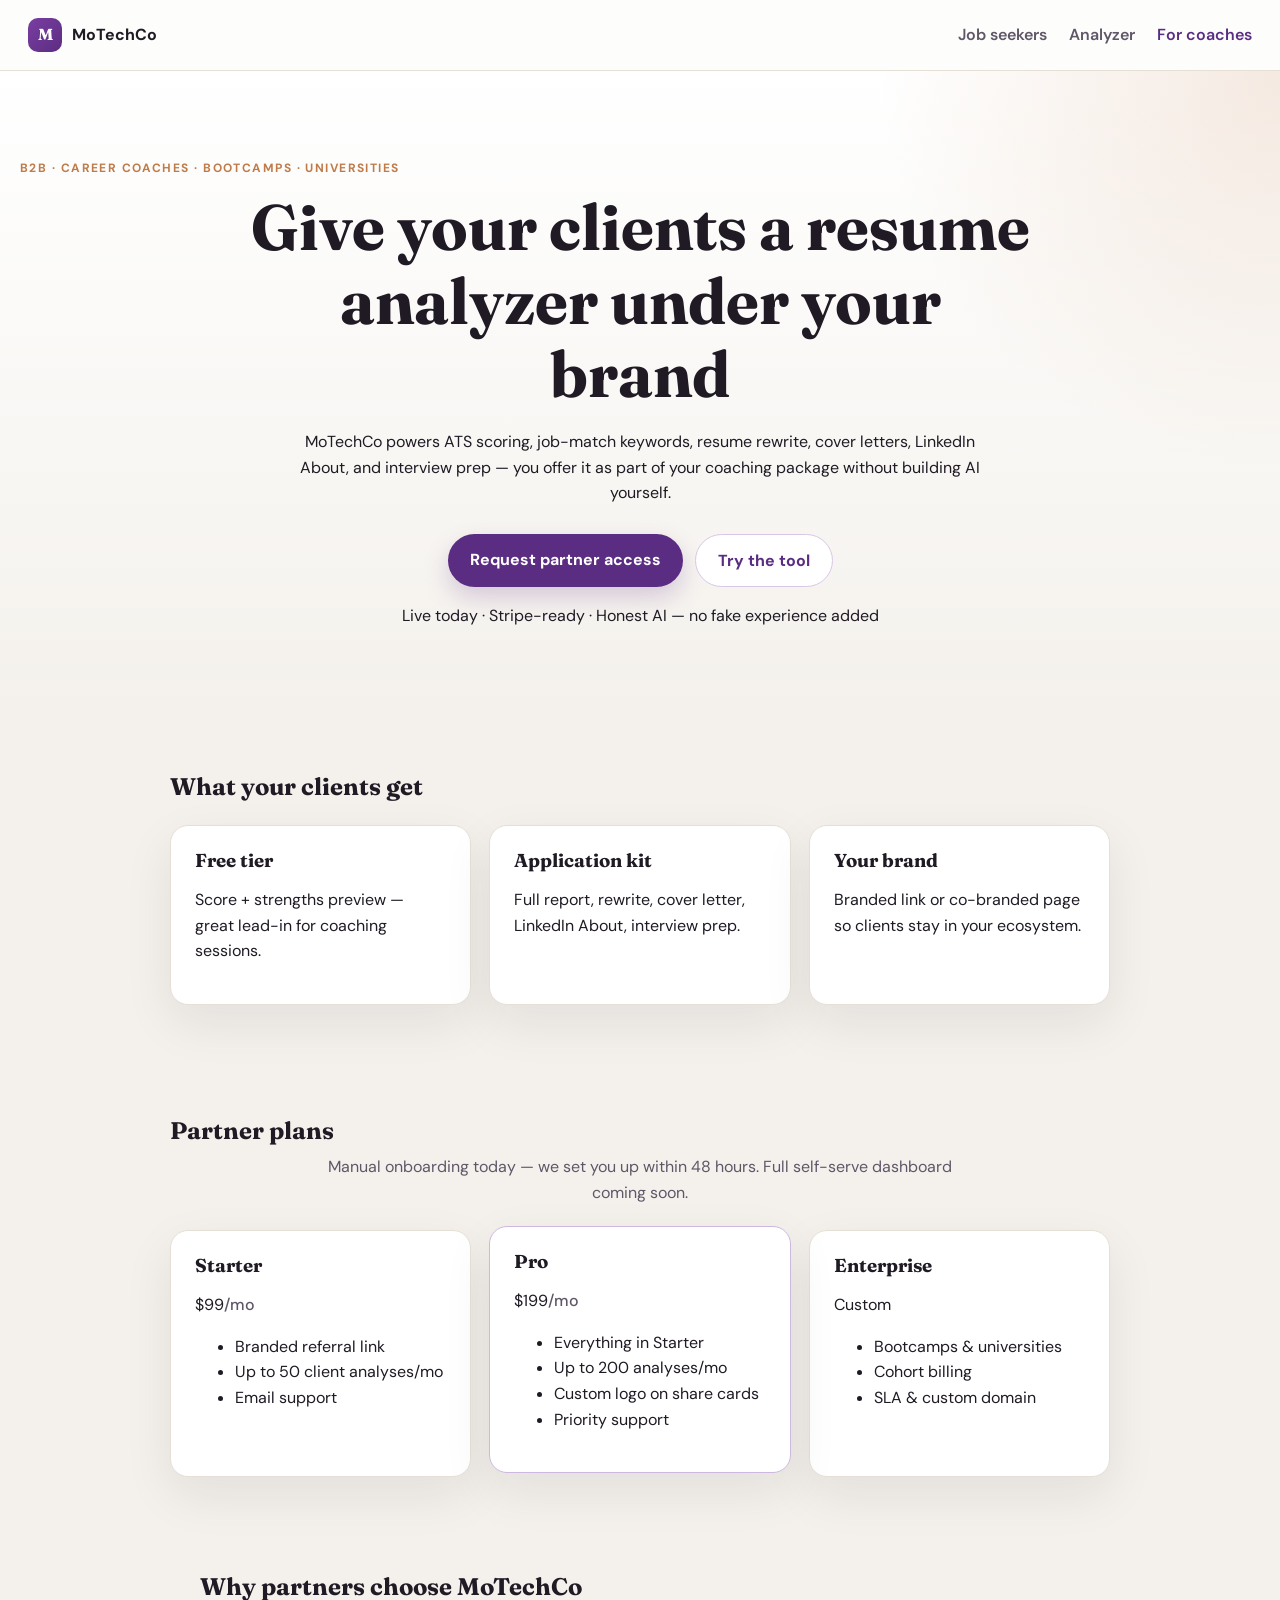
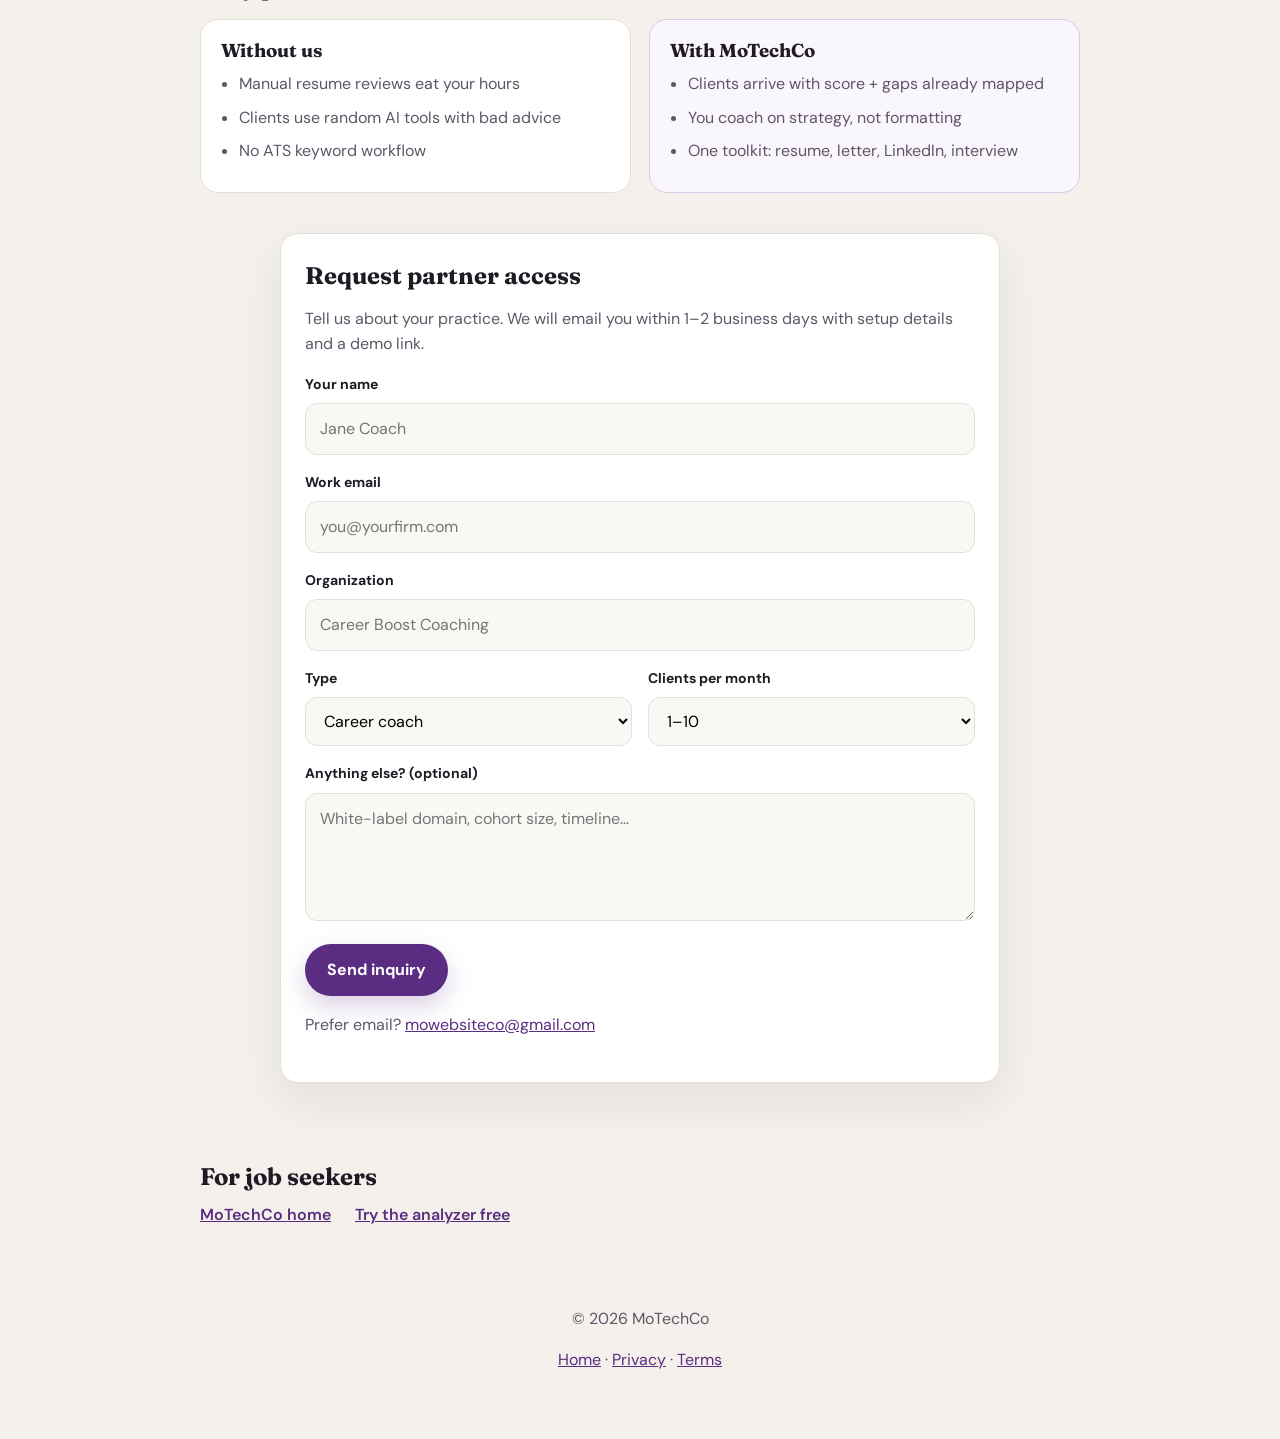
==== for-coaches.html @ 287a54fe "Phase 3 B2B page and premium UI fixes" ====
<!DOCTYPE html>
<html lang="en">
<head>
  <meta charset="UTF-8" />
  <meta name="viewport" content="width=device-width, initial-scale=1.0" />
  <script async src="https://www.googletagmanager.com/gtag/js?id=G-14JS9PFD1C"></script>
  <script>
    window.dataLayer = window.dataLayer || [];
    function gtag(){dataLayer.push(arguments);}
    gtag("js", new Date());
    gtag("config", "G-14JS9PFD1C");
  </script>
  <title>White-Label Resume Analyzer for Coaches &amp; Bootcamps | MoTechCo</title>
  <meta name="description" content="Offer MoTechCo Resume Analyzer to your clients — ATS scoring, job match, rewrite, cover letter, LinkedIn, and interview prep under your brand." />
  <link rel="canonical" href="https://resume.motechco.ca/for-coaches.html" />
  <link rel="icon" type="image/svg+xml" href="/favicon.svg" />
  <link rel="preconnect" href="https://fonts.googleapis.com" />
  <link rel="preconnect" href="https://fonts.gstatic.com" crossorigin />
  <link href="https://fonts.googleapis.com/css2?family=DM+Sans:ital,opsz,wght@0,9..40,400;0,9..40,500;0,9..40,600;0,9..40,700&family=Fraunces:opsz,wght@9..144,600;9..144,700&display=swap" rel="stylesheet" />
  <link rel="stylesheet" href="style.css" />
</head>
<body class="landing-page partner-page">
  <nav class="top-nav">
    <a class="brand" href="landing.html"><span class="brand-mark">M</span> MoTechCo</a>
    <div class="nav-links">
      <a href="landing.html">Job seekers</a>
      <a href="index.html">Analyzer</a>
      <a href="for-coaches.html" class="active">For coaches</a>
    </div>
  </nav>

  <section class="hero landing-hero">
    <p class="eyebrow">B2B · Career coaches · Bootcamps · Universities</p>
    <h1>Give your clients a resume analyzer under your brand</h1>
    <p class="hero-copy">MoTechCo powers ATS scoring, job-match keywords, resume rewrite, cover letters, LinkedIn About, and interview prep — you offer it as part of your coaching package without building AI yourself.</p>
    <div class="hero-actions">
      <a href="#inquiry" class="cta-btn btn-primary primary-cta">Request partner access</a>
      <a href="index.html" class="cta-btn btn-secondary secondary-cta">Try the tool</a>
    </div>
    <p class="trust-line">Live today · Stripe-ready · Honest AI — no fake experience added</p>
  </section>

  <section class="how-section">
    <h2>What your clients get</h2>
    <div class="how-grid">
      <article class="how-card">
        <h3>Free tier</h3>
        <p>Score + strengths preview — great lead-in for coaching sessions.</p>
      </article>
      <article class="how-card">
        <h3>Application kit</h3>
        <p>Full report, rewrite, cover letter, LinkedIn About, interview prep.</p>
      </article>
      <article class="how-card">
        <h3>Your brand</h3>
        <p>Branded link or co-branded page so clients stay in your ecosystem.</p>
      </article>
    </div>
  </section>

  <section class="pricing-section partner-pricing">
    <h2>Partner plans</h2>
    <p class="section-note partner-pricing-note">Manual onboarding today — we set you up within 48 hours. Full self-serve dashboard coming soon.</p>
    <div class="pricing-grid pricing-grid-three">
      <article class="pricing-card">
        <h3>Starter</h3>
        <p class="price">$99<span class="price-period">/mo</span></p>
        <ul>
          <li>Branded referral link</li>
          <li>Up to 50 client analyses/mo</li>
          <li>Email support</li>
        </ul>
      </article>
      <article class="pricing-card featured">
        <h3>Pro</h3>
        <p class="price">$199<span class="price-period">/mo</span></p>
        <ul>
          <li>Everything in Starter</li>
          <li>Up to 200 analyses/mo</li>
          <li>Custom logo on share cards</li>
          <li>Priority support</li>
        </ul>
      </article>
      <article class="pricing-card">
        <h3>Enterprise</h3>
        <p class="price">Custom</p>
        <ul>
          <li>Bootcamps &amp; universities</li>
          <li>Cohort billing</li>
          <li>SLA &amp; custom domain</li>
        </ul>
      </article>
    </div>
  </section>

  <section class="before-after">
    <h2>Why partners choose MoTechCo</h2>
    <div class="compare-grid">
      <article class="compare-card">
        <h3>Without us</h3>
        <ul>
          <li>Manual resume reviews eat your hours</li>
          <li>Clients use random AI tools with bad advice</li>
          <li>No ATS keyword workflow</li>
        </ul>
      </article>
      <article class="compare-card compare-highlight">
        <h3>With MoTechCo</h3>
        <ul>
          <li>Clients arrive with score + gaps already mapped</li>
          <li>You coach on strategy, not formatting</li>
          <li>One toolkit: resume, letter, LinkedIn, interview</li>
        </ul>
      </article>
    </div>
  </section>

  <section id="inquiry" class="panel partner-inquiry-panel">
    <h2>Request partner access</h2>
    <p class="section-note">Tell us about your practice. We will email you within 1–2 business days with setup details and a demo link.</p>
    <form id="partnerForm" class="partner-form">
      <div class="partner-form-row">
        <label class="field-label" for="partnerName">Your name</label>
        <input id="partnerName" name="name" type="text" required placeholder="Jane Coach" />
      </div>
      <div class="partner-form-row">
        <label class="field-label" for="partnerEmail">Work email</label>
        <input id="partnerEmail" name="email" type="email" required placeholder="you@yourfirm.com" />
      </div>
      <div class="partner-form-row">
        <label class="field-label" for="partnerOrg">Organization</label>
        <input id="partnerOrg" name="organization" type="text" required placeholder="Career Boost Coaching" />
      </div>
      <div class="partner-form-row partner-form-split">
        <div>
          <label class="field-label" for="partnerType">Type</label>
          <select id="partnerType" name="orgType">
            <option value="career-coach">Career coach</option>
            <option value="bootcamp">Coding / skills bootcamp</option>
            <option value="university">University / college</option>
            <option value="agency">Staffing / agency</option>
            <option value="other">Other</option>
          </select>
        </div>
        <div>
          <label class="field-label" for="partnerClients">Clients per month</label>
          <select id="partnerClients" name="clientsPerMonth">
            <option value="1-10">1–10</option>
            <option value="11-50">11–50</option>
            <option value="51-200">51–200</option>
            <option value="200+">200+</option>
          </select>
        </div>
      </div>
      <div class="partner-form-row">
        <label class="field-label" for="partnerMessage">Anything else? (optional)</label>
        <textarea id="partnerMessage" name="message" rows="4" placeholder="White-label domain, cohort size, timeline..."></textarea>
      </div>
      <button type="submit" id="partnerSubmitBtn" class="btn-primary">Send inquiry</button>
      <p id="partnerFormStatus" class="fine-print"></p>
    </form>
    <p class="fine-print">Prefer email? <a href="mailto:mowebsiteco@gmail.com?subject=MoTechCo%20partner%20inquiry">mowebsiteco@gmail.com</a></p>
  </section>

  <section class="seo-guides">
    <h2>For job seekers</h2>
    <ul class="guide-links">
      <li><a href="landing.html">MoTechCo home</a></li>
      <li><a href="index.html">Try the analyzer free</a></li>
    </ul>
  </section>

  <footer class="footer site-footer landing-footer">
    <p>© 2026 MoTechCo</p>
    <p class="footer-links">
      <a href="landing.html">Home</a> ·
      <a href="privacy.html">Privacy</a> ·
      <a href="terms.html">Terms</a>
    </p>
  </footer>

  <script src="for-coaches.js"></script>
</body>
</html>
---- style.css ----
:root {
  --bg: #f4f1ec;
  --surface: #ffffff;
  --surface-soft: #faf8f5;
  --ink: #1f1a24;
  --ink-soft: #5f5668;
  --line: #e6dfd6;
  --brand: #5b2d82;
  --brand-dark: #452063;
  --brand-soft: #efe6f7;
  --accent: #c07b48;
  --good: #1f6b43;
  --good-bg: #e8f5ee;
  --warn: #8b3a3a;
  --warn-bg: #fceeee;
  --radius: 18px;
  --shadow: 0 18px 50px rgba(31, 26, 36, 0.08);
}

* {
  box-sizing: border-box;
}

body {
  margin: 0;
  font-family: "DM Sans", "Segoe UI", sans-serif;
  background: var(--bg);
  color: var(--ink);
  line-height: 1.6;
}

a {
  color: var(--brand);
}

h1, h2, h3, h4 {
  font-family: "Fraunces", Georgia, serif;
  line-height: 1.15;
  margin: 0 0 10px;
}

.top-nav {
  display: flex;
  justify-content: space-between;
  align-items: center;
  padding: 18px 28px;
  background: rgba(255, 255, 255, 0.82);
  backdrop-filter: blur(10px);
  border-bottom: 1px solid var(--line);
  position: sticky;
  top: 0;
  z-index: 10;
}

.brand {
  display: inline-flex;
  align-items: center;
  gap: 10px;
  font-weight: 700;
  color: var(--ink);
  text-decoration: none;
}

.brand-mark {
  width: 34px;
  height: 34px;
  border-radius: 10px;
  display: inline-grid;
  place-items: center;
  background: linear-gradient(135deg, #7a3ea1, #5b2d82);
  color: white;
  font-family: "Fraunces", serif;
}

.nav-links a {
  margin-left: 18px;
  text-decoration: none;
  color: var(--ink-soft);
  font-weight: 600;
}

.nav-links a.active {
  color: var(--brand);
}

.page-hero {
  padding: 56px 20px 34px;
}

.page-hero-inner,
.page-main {
  max-width: 920px;
  margin: 0 auto;
}

.page-hero-inner {
  background: linear-gradient(135deg, #ffffff 0%, #f7f1fb 100%);
  border: 1px solid var(--line);
  border-radius: calc(var(--radius) + 6px);
  padding: 38px 34px;
  box-shadow: var(--shadow);
}

.eyebrow {
  font-size: 12px;
  letter-spacing: 0.12em;
  text-transform: uppercase;
  font-weight: 700;
  color: var(--accent);
  margin: 0 0 12px;
}

.eyebrow.dark {
  color: var(--brand);
}

.hero-sub,
.panel-head p,
.section-note,
.fine-print,
.accuracy-note {
  color: var(--ink-soft);
}

.hero-sub {
  max-width: 640px;
  font-size: 18px;
  margin: 0;
}

.hero-badges {
  display: flex;
  gap: 10px;
  flex-wrap: wrap;
  margin-top: 18px;
}

.status-pill,
.score-pill {
  display: inline-block;
  padding: 8px 14px;
  border-radius: 999px;
  font-size: 14px;
  font-weight: 700;
}

.status-pill {
  background: var(--brand-soft);
  color: var(--brand);
}

.score-pill {
  background: var(--ink);
  color: white;
}

.page-main {
  padding: 0 20px 48px;
}

.steps-row {
  display: grid;
  grid-template-columns: repeat(3, 1fr);
  gap: 12px;
  margin-bottom: 18px;
}

.step-chip {
  background: var(--surface);
  border: 1px solid var(--line);
  border-radius: 14px;
  padding: 14px 16px;
  font-weight: 600;
  color: var(--ink-soft);
}

.step-chip span {
  display: inline-grid;
  place-items: center;
  width: 24px;
  height: 24px;
  margin-right: 8px;
  border-radius: 999px;
  background: var(--brand-soft);
  color: var(--brand);
  font-size: 13px;
}

.panel {
  background: var(--surface);
  border: 1px solid var(--line);
  border-radius: var(--radius);
  padding: 28px;
  margin-bottom: 18px;
  box-shadow: var(--shadow);
}

.panel-head {
  margin-bottom: 18px;
}

.field-label {
  display: block;
  margin: 0 0 8px;
  font-size: 14px;
  font-weight: 700;
}

.label-soft {
  color: var(--ink-soft);
  font-weight: 500;
}

textarea,
.referral-row input,
.email-row input,
.file-drop input[type="file"] {
  width: 100%;
}

textarea,
.referral-row input,
.email-row input {
  padding: 14px 16px;
  border: 1px solid var(--line);
  border-radius: 14px;
  background: var(--surface-soft);
  font: inherit;
}

textarea:focus,
.referral-row input:focus,
.email-row input:focus {
  outline: 2px solid rgba(91, 45, 130, 0.18);
  border-color: var(--brand);
}

.file-drop {
  padding: 18px;
  border: 1px dashed #cdbfd1;
  border-radius: 14px;
  background: var(--surface-soft);
  margin-bottom: 16px;
}

.actions,
.share-actions,
.referral-row,
.email-row {
  display: flex;
  gap: 10px;
  flex-wrap: wrap;
}

.btn-primary,
.btn-secondary,
.cta-btn {
  border: none;
  border-radius: 999px;
  padding: 13px 22px;
  font: inherit;
  font-weight: 700;
  cursor: pointer;
  text-decoration: none;
  display: inline-block;
  transition: transform 0.15s ease, box-shadow 0.15s ease;
}

.btn-primary,
.cta-btn.primary-cta {
  background: var(--brand);
  color: white;
  box-shadow: 0 10px 24px rgba(91, 45, 130, 0.22);
}

.btn-primary:hover,
.cta-btn.primary-cta:hover {
  transform: translateY(-1px);
  background: var(--brand-dark);
}

.btn-secondary,
.cta-btn.secondary-cta {
  background: white;
  color: var(--brand);
  border: 1px solid #d8c7e5;
}

.btn-block {
  width: 100%;
}

.loading {
  display: none;
  margin-top: 18px;
  padding: 14px 18px;
  border-radius: 14px;
  background: var(--brand-soft);
  color: var(--brand);
  font-weight: 700;
}

.loading-note {
  display: none;
  margin-top: 8px;
  color: var(--ink-soft);
  font-size: 14px;
}

button:disabled {
  opacity: 0.6;
  cursor: not-allowed;
}

.analysis-results {
  display: grid;
  gap: 16px;
}

.score-card {
  display: flex;
  align-items: center;
  gap: 18px;
  padding: 22px;
  border-radius: 16px;
  background: linear-gradient(135deg, #fff, #f7f1fb);
  border: 1px solid var(--line);
}

.score-ring {
  width: 92px;
  height: 92px;
  border-radius: 50%;
  display: grid;
  place-items: center;
  background: conic-gradient(var(--brand) calc(var(--score) * 1%), #ece5ef 0);
  position: relative;
}

.score-ring::after {
  content: "";
  position: absolute;
  inset: 8px;
  border-radius: 50%;
  background: white;
}

.score-ring span {
  position: relative;
  z-index: 1;
  font-family: "Fraunces", serif;
  font-size: 28px;
  font-weight: 700;
  color: var(--brand);
}

.result-block {
  padding: 20px;
  border-radius: 16px;
  background: var(--surface-soft);
  border: 1px solid var(--line);
}

.result-block h4 {
  margin-bottom: 12px;
}

.result-list {
  margin: 0;
  padding-left: 18px;
}

.result-list li {
  margin-bottom: 8px;
}

.locked-banner {
  padding: 18px;
  border-radius: 16px;
  background: #fff8ef;
  border: 1px solid #efd9bf;
}

.upgrade-panel {
  background: linear-gradient(180deg, #fff, #fbf7ff);
}

.upgrade-grid {
  display: grid;
  grid-template-columns: 1.4fr 0.9fr;
  gap: 24px;
  align-items: center;
}

.check-list {
  margin: 16px 0 0;
  padding-left: 0;
  list-style: none;
}

.check-list li {
  margin-bottom: 8px;
  padding-left: 24px;
  position: relative;
}

.check-list li::before {
  content: "✓";
  position: absolute;
  left: 0;
  color: var(--good);
  font-weight: 700;
}

.price-tag {
  font-family: "Fraunces", serif;
  font-size: 42px;
  margin: 0 0 14px;
  color: var(--brand);
}

.price-tag span {
  font-family: "DM Sans", sans-serif;
  font-size: 16px;
  color: var(--ink-soft);
}

.keyword-columns {
  display: grid;
  grid-template-columns: repeat(auto-fit, minmax(220px, 1fr));
  gap: 16px;
}

.keyword-list {
  display: flex;
  flex-wrap: wrap;
  gap: 8px;
}

.keyword-chip {
  padding: 7px 12px;
  border-radius: 999px;
  background: var(--good-bg);
  color: var(--good);
  font-size: 13px;
  font-weight: 600;
}

.keyword-list.missing .keyword-chip,
.keyword-chip.missing {
  background: var(--warn-bg);
  color: var(--warn);
}

.keyword-empty {
  color: var(--ink-soft);
  font-size: 14px;
}

.parsed-panel summary {
  cursor: pointer;
  font-weight: 700;
  color: var(--ink-soft);
}

pre {
  margin-top: 14px;
  padding: 16px;
  border-radius: 14px;
  background: #f8f4ef;
  border: 1px solid var(--line);
  white-space: pre-wrap;
  word-break: break-word;
  overflow-wrap: anywhere;
  font-size: 14px;
}

.site-footer,
.footer {
  margin: 0 20px 28px;
  padding: 22px;
  text-align: center;
  color: var(--ink-soft);
}

.footer-links {
  margin-top: 8px;
}

.landing-page .landing-hero {
  padding: 88px 20px 72px;
  background:
    radial-gradient(circle at top right, rgba(192, 123, 72, 0.16), transparent 28%),
    linear-gradient(180deg, #ffffff 0%, #f4f1ec 100%);
}

.landing-hero h1 {
  max-width: 780px;
  margin: 0 auto 18px;
  font-size: clamp(2.4rem, 6vw, 4rem);
  text-align: center;
}

.landing-hero .hero-copy,
.landing-hero .trust-line {
  max-width: 680px;
  margin-left: auto;
  margin-right: auto;
  text-align: center;
}

.hero-actions {
  display: flex;
  justify-content: center;
  gap: 12px;
  flex-wrap: wrap;
  margin: 28px 0 16px;
}

.landing-features,
.pricing-section,
.seo-copy,
.how-section {
  max-width: 980px;
  margin: 0 auto;
  padding: 56px 20px;
}

.feature-grid,
.pricing-grid,
.how-grid {
  display: grid;
  grid-template-columns: repeat(auto-fit, minmax(220px, 1fr));
  gap: 18px;
  margin-top: 24px;
}

.feature-box,
.pricing-card,
.how-card {
  background: white;
  border: 1px solid var(--line);
  border-radius: var(--radius);
  padding: 24px;
  box-shadow: var(--shadow);
}

.pricing-card.featured {
  border-color: #cdb8df;
  transform: translateY(-4px);
}

.legal-page {
  padding: 30px 16px;
}

@media (max-width: 760px) {
  .steps-row,
  .upgrade-grid {
    grid-template-columns: 1fr;
  }

  .page-hero-inner,
  .panel {
    padding: 22px 18px;
  }
}

.classic-layout {
  background: #f5f0fa;
}

.classic-layout body,
.classic-layout {
  font-family: "Segoe UI", Tahoma, sans-serif;
}

.classic-layout h1,
.classic-layout h2,
.classic-layout h3,
.classic-layout h4 {
  font-family: "Segoe UI", Tahoma, sans-serif;
}

.simple-header {
  display: flex;
  justify-content: space-between;
  align-items: center;
  gap: 16px;
  flex-wrap: wrap;
  padding: 18px 24px;
  background: #5b2d82;
  color: white;
}

.simple-header .brand {
  color: white;
  text-decoration: none;
  font-size: 1.25rem;
  font-weight: 700;
}

.simple-header .header-meta {
  display: flex;
  gap: 10px;
  flex-wrap: wrap;
}

.classic-main {
  max-width: 920px;
  margin: 0 auto;
  padding: 24px 20px 48px;
}

.paste-help {
  margin: 0 0 10px;
  color: var(--ink-soft);
  font-size: 14px;
}

.paste-field {
  min-height: 140px;
  resize: vertical;
}

.selectable-pre,
textarea,
.paste-field {
  user-select: text;
  -webkit-user-select: text;
}

.quota-help {
  margin-top: 16px;
  padding: 16px;
  border-radius: 14px;
  background: #fff8ef;
  border: 1px solid #efd9bf;
}

.quota-help h4 {
  margin: 0 0 10px;
}

.quota-help ol {
  margin: 0;
  padding-left: 20px;
  color: var(--ink-soft);
}

.quota-help li {
  margin-bottom: 8px;
}

.intro-copy {
  margin: 0 0 18px;
  color: var(--ink-soft);
}

.panel-head-row {
  margin-bottom: 12px;
}

.paywall-inline {
  margin-top: 18px;
  padding: 18px;
  border-radius: 14px;
  background: #efe6f7;
  border: 1px solid #d8c7e5;
}

.paywall-title {
  margin: 0 0 8px;
  font-weight: 700;
  color: var(--brand);
}

.paywall-list {
  margin: 10px 0 0;
  padding-left: 20px;
  color: var(--ink-soft);
  font-size: 15px;
}

.paywall-list li {
  margin-bottom: 6px;
}

.price-tag.compact {
  font-size: 28px;
  margin: 12px 0;
}

.payment-status {
  margin: 12px 0 0;
  padding: 12px 14px;
  border-radius: 10px;
  background: #e8f5ee;
  color: #1f6b43;
  font-size: 14px;
}

.payment-status.error {
  background: #fceeee;
  color: #8b3a3a;
}

.classic-layout pre {
  background: #faf7fc;
  border: 1px solid #e6dfd6;
}

.classic-layout .panel {
  box-shadow: none;
}

.classic-layout .site-footer {
  margin-top: 0;
}

.score-hero {
  display: flex;
  align-items: center;
  gap: 20px;
  margin-bottom: 18px;
  padding: 20px;
  border-radius: 16px;
  background: linear-gradient(135deg, #fff, #f3ebfa);
  border: 1px solid #dcc9ea;
}

.score-hero-animate .score-hero-ring {
  animation: scorePop 0.7s ease;
}

.score-hero-ring {
  width: 96px;
  height: 96px;
  border-radius: 50%;
  display: grid;
  place-items: center;
  flex-shrink: 0;
  background: conic-gradient(#5b2d82 calc(var(--score, 0) * 1%), #ece5ef 0);
  position: relative;
}

.score-hero-ring::after {
  content: "";
  position: absolute;
  inset: 8px;
  border-radius: 50%;
  background: white;
}

.score-hero-ring span {
  position: relative;
  z-index: 1;
  font-size: 30px;
  font-weight: 800;
  color: #5b2d82;
}

.score-hero-label {
  margin: 0 0 4px;
  font-size: 18px;
  font-weight: 700;
}

.score-hero-note {
  margin: 0;
  color: var(--ink-soft);
  font-size: 14px;
}

.referral-steps {
  margin: 0 0 14px;
  padding-left: 20px;
  color: var(--ink-soft);
}

.referral-steps li {
  margin-bottom: 6px;
}

.rewrite-panel {
  border-color: #cdb8df;
  background: linear-gradient(180deg, #fff, #fbf7ff);
}

.rewrite-head {
  display: flex;
  justify-content: space-between;
  align-items: flex-start;
  gap: 16px;
  margin-bottom: 12px;
}

.rewrite-tag {
  display: inline-block;
  padding: 8px 12px;
  border-radius: 999px;
  font-size: 13px;
  font-weight: 700;
  white-space: nowrap;
}

.rewrite-tag.locked {
  background: #fceeee;
  color: #8b3a3a;
}

.rewrite-tag.unlocked {
  background: #e8f5ee;
  color: #1f6b43;
}

.rewrite-steps {
  margin: 0 0 16px;
  padding-left: 20px;
  color: var(--ink-soft);
}

.rewrite-steps li {
  margin-bottom: 8px;
}

.rewrite-locked {
  padding: 16px;
  border-radius: 14px;
  background: #fff8ef;
  border: 1px solid #efd9bf;
}

.rewrite-locked p {
  margin: 0 0 12px;
}

.rewrite-disclaimer {
  margin-top: 10px;
}

.legal-page h1,
.legal-page h2 {
  font-family: "Segoe UI", Tahoma, sans-serif;
}

.legal-page .panel {
  max-width: 820px;
  margin: 0 auto;
}

@keyframes scorePop {
  0% { transform: scale(0.85); opacity: 0.4; }
  60% { transform: scale(1.05); }
  100% { transform: scale(1); opacity: 1; }
}

.contact-panel a {
  font-weight: 700;
  font-size: 1.05rem;
}

#rewriteOutput {
  margin-top: 8px;
  min-height: 180px;
  max-height: 420px;
  overflow: auto;
  cursor: text;
}

#rewriteOutput:focus {
  outline: 2px solid rgba(91, 45, 130, 0.2);
}

#coverLetterOutput,
#linkedInOutput,
#interviewOutput {
  margin-top: 8px;
  min-height: 140px;
  max-height: 380px;
  overflow: auto;
  cursor: text;
}

.social-proof,
.seo-guides {
  max-width: 920px;
  margin: 0 auto;
  padding: 40px 20px;
}

.proof-grid {
  display: grid;
  grid-template-columns: repeat(auto-fit, minmax(260px, 1fr));
  gap: 18px;
  margin-top: 18px;
}

.social-proof blockquote {
  margin: 0;
  padding: 20px;
  background: var(--surface);
  border: 1px solid var(--line);
  border-radius: var(--radius);
}

.social-proof blockquote p {
  margin: 0 0 10px;
  font-style: italic;
}

.social-proof cite {
  font-size: 14px;
  color: var(--ink-soft);
  font-style: normal;
}

.proof-note {
  margin-top: 14px;
  font-size: 13px;
  color: var(--ink-soft);
}

.guide-links {
  list-style: none;
  padding: 0;
  margin: 12px 0 0;
  display: flex;
  flex-wrap: wrap;
  gap: 12px 24px;
}

.guide-links a {
  font-weight: 600;
}

.seo-page .seo-copy,
.seo-page .how-section {
  max-width: 920px;
  margin: 0 auto;
  padding: 0 20px 32px;
}

.seo-list {
  padding-left: 20px;
  color: var(--ink-soft);
}

.seo-list li {
  margin-bottom: 8px;
}

.landing-guides {
  padding-top: 0;
}

.lead-capture {
  margin-top: 18px;
  padding: 18px;
  border-radius: 14px;
  background: var(--surface-soft);
  border: 1px solid var(--line);
}

.lead-capture-title {
  margin: 0 0 6px;
  font-weight: 700;
  color: var(--brand);
}

.sticky-unlock {
  position: fixed;
  left: 0;
  right: 0;
  bottom: 0;
  z-index: 20;
  display: flex;
  align-items: center;
  justify-content: space-between;
  gap: 12px;
  padding: 14px 18px;
  background: rgba(255, 255, 255, 0.96);
  border-top: 1px solid var(--line);
  box-shadow: 0 -8px 30px rgba(31, 26, 36, 0.08);
}

.sticky-unlock p {
  margin: 0;
  font-size: 14px;
  font-weight: 600;
  color: var(--ink);
}

.sticky-unlock .btn-primary {
  white-space: nowrap;
  flex-shrink: 0;
}

.analyzer-page.classic-layout {
  padding-bottom: 72px;
}

.before-after,
.faq-section {
  max-width: 920px;
  margin: 0 auto;
  padding: 40px 20px;
}

.compare-grid,
.faq-grid {
  display: grid;
  grid-template-columns: repeat(auto-fit, minmax(260px, 1fr));
  gap: 18px;
  margin-top: 18px;
}

.compare-card,
.faq-item {
  background: var(--surface);
  border: 1px solid var(--line);
  border-radius: var(--radius);
  padding: 20px;
}

.compare-highlight {
  border-color: #d8c7e5;
  background: #faf6fd;
}

.compare-card ul {
  margin: 0;
  padding-left: 18px;
  color: var(--ink-soft);
}

.compare-card li {
  margin-bottom: 8px;
}

.compare-muted {
  opacity: 0.65;
}

.faq-item h3 {
  font-size: 1.05rem;
}

.faq-item p {
  margin: 0;
  color: var(--ink-soft);
  font-size: 15px;
}

.partner-page .partner-pricing-note {
  text-align: center;
  max-width: 640px;
  margin: 0 auto 20px;
}

.pricing-grid-three {
  grid-template-columns: repeat(auto-fit, minmax(220px, 1fr));
}

.price-period {
  font-size: 1rem;
  font-weight: 500;
  color: var(--ink-soft);
}

.partner-inquiry-panel {
  max-width: 720px;
  margin: 0 auto 40px;
  padding: 28px 24px;
  background: var(--surface);
  border: 1px solid var(--line);
  border-radius: var(--radius);
}

.partner-form-row {
  margin-bottom: 16px;
}

.partner-form-row input,
.partner-form-row select,
.partner-form-row textarea {
  width: 100%;
  padding: 12px 14px;
  border: 1px solid var(--line);
  border-radius: 12px;
  font: inherit;
  background: var(--surface-soft);
}

.partner-form-row input:focus,
.partner-form-row select:focus,
.partner-form-row textarea:focus {
  outline: 2px solid rgba(91, 45, 130, 0.2);
  border-color: var(--brand);
}

.partner-form-split {
  display: grid;
  grid-template-columns: 1fr 1fr;
  gap: 16px;
}

@media (max-width: 600px) {
  .partner-form-split {
    grid-template-columns: 1fr;
  }
}
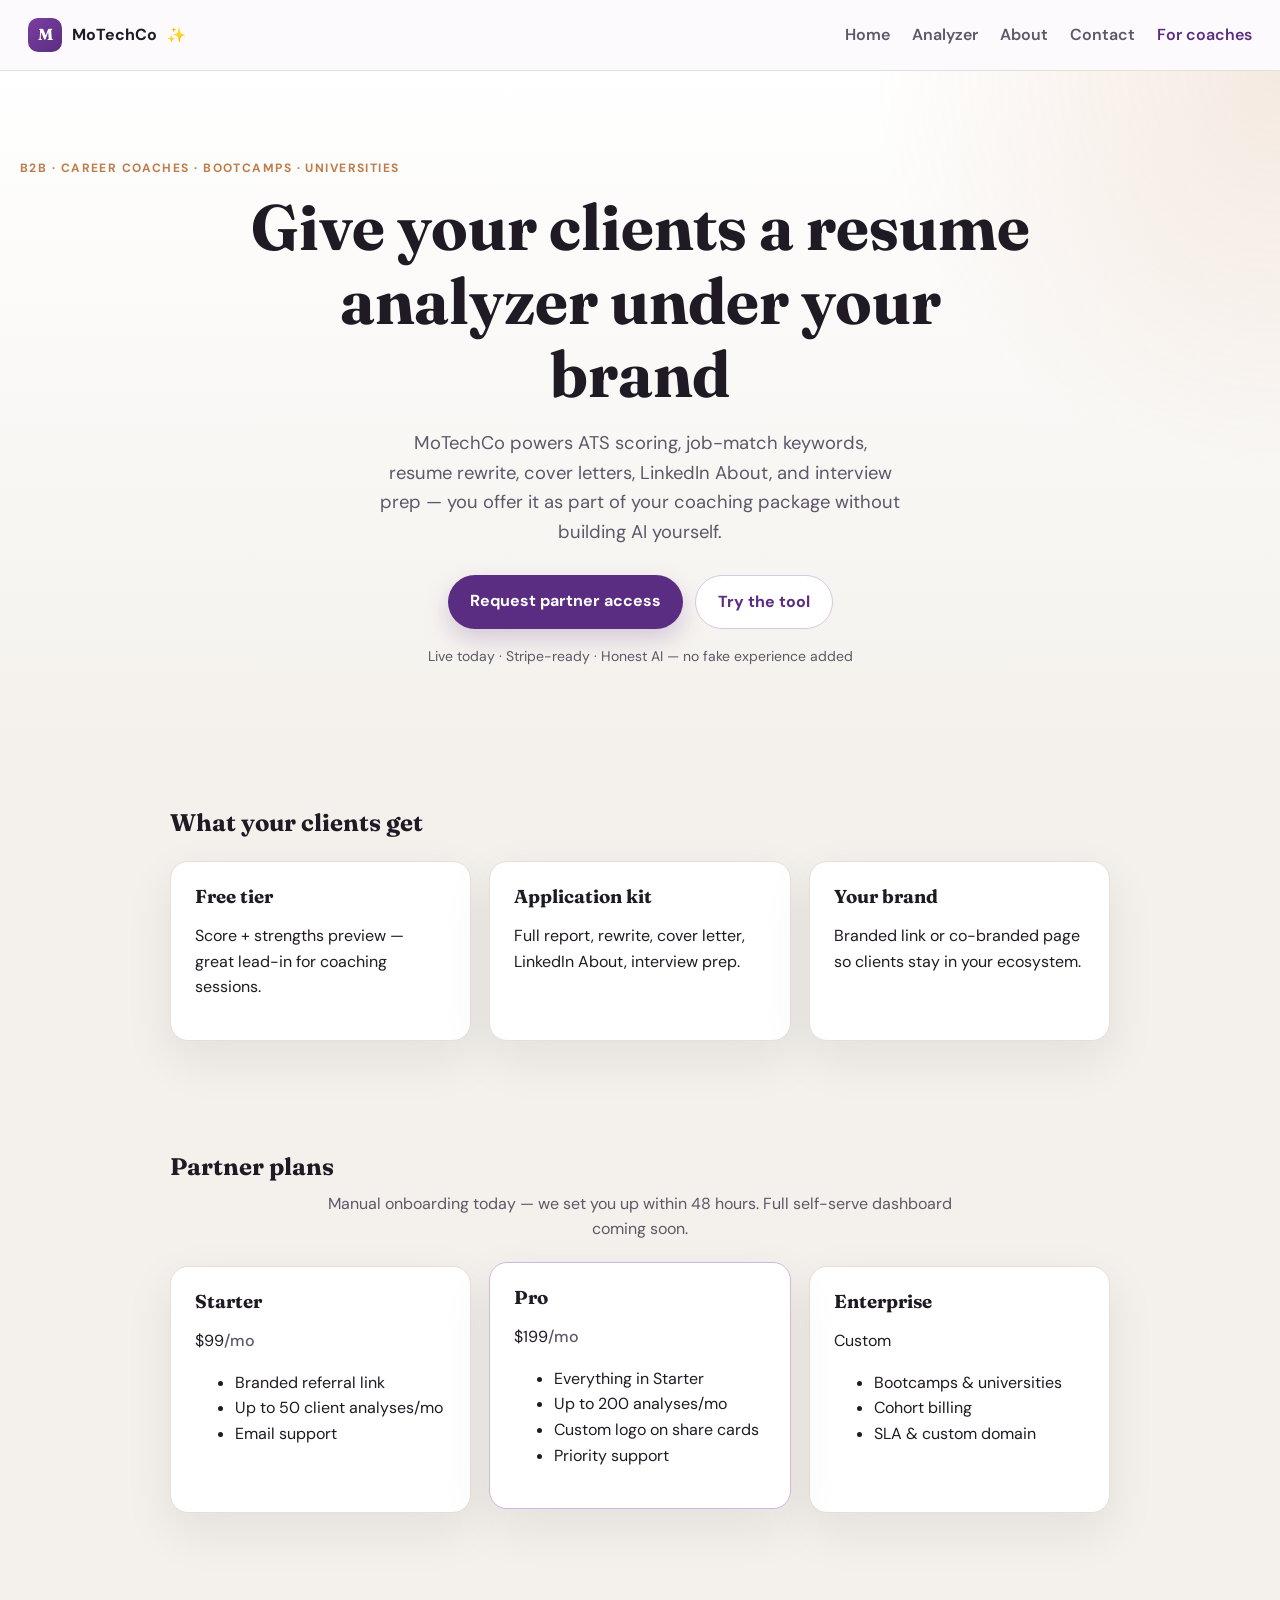
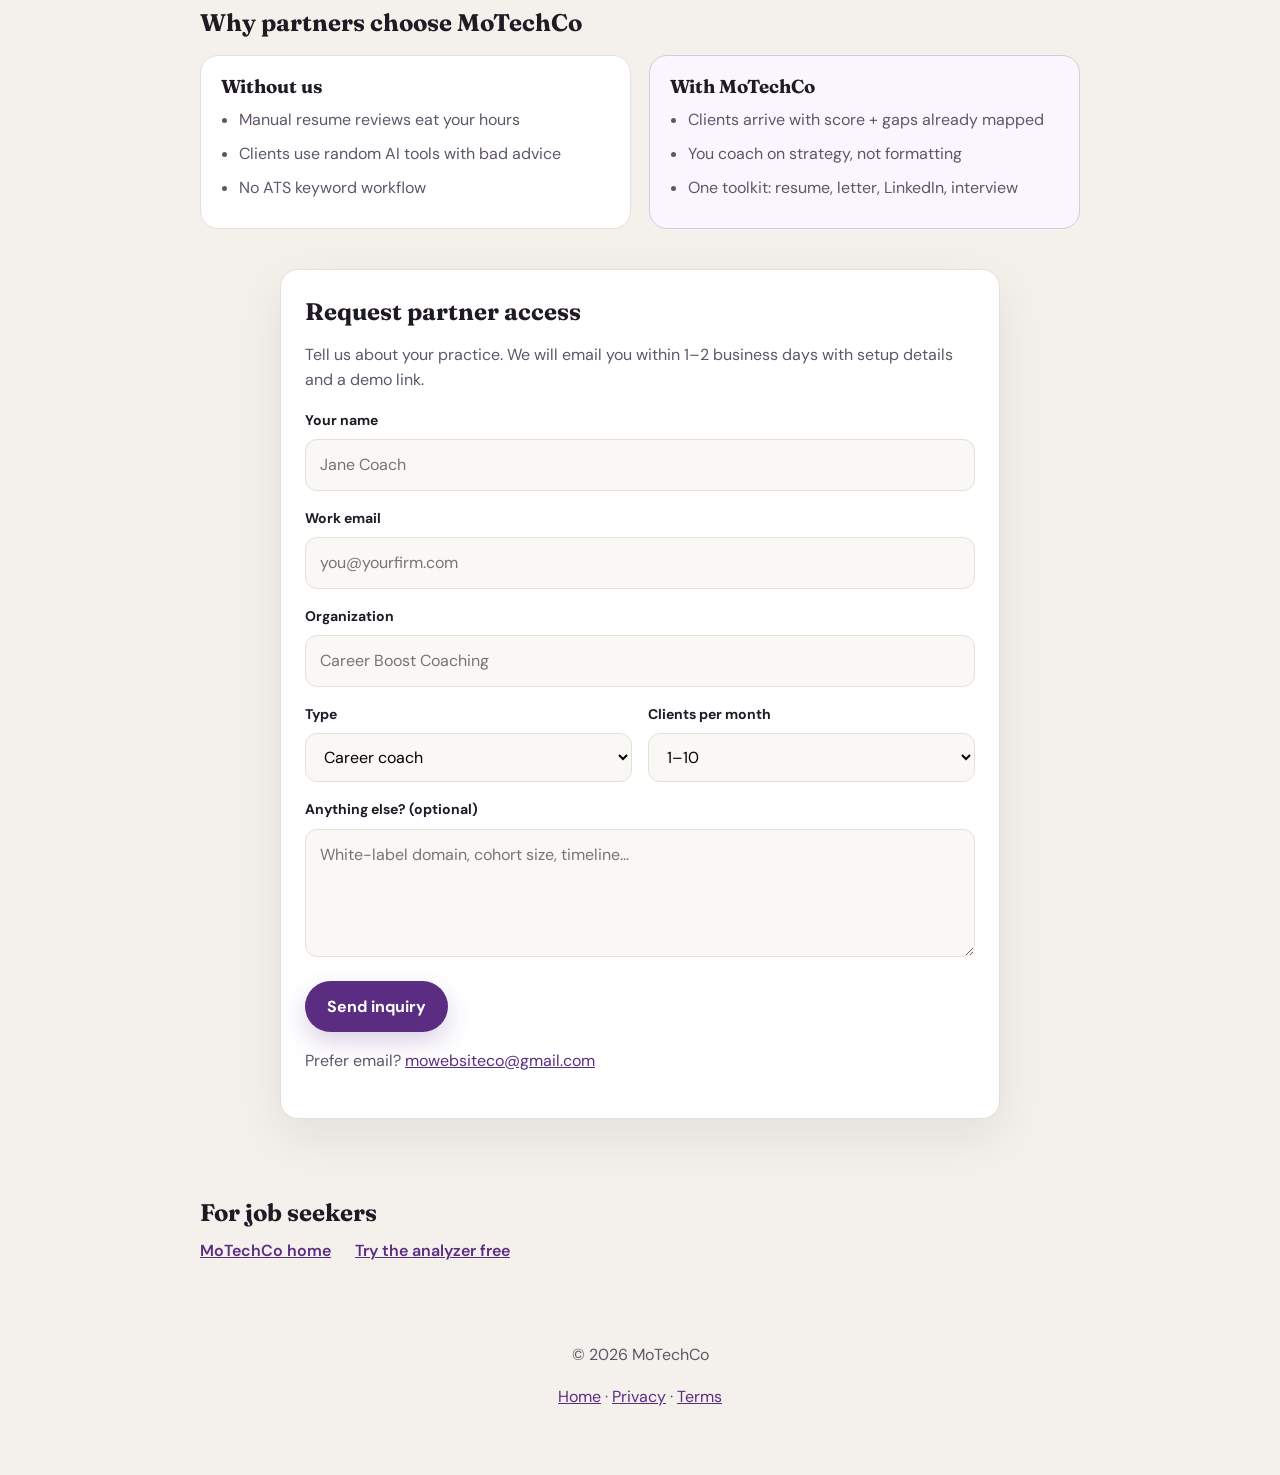
==== commit e737278b: "Phase 4: premium branding, features, nav fixes, human copy" ====
--- a/for-coaches.html
+++ b/for-coaches.html
@@ -18,13 +18,16 @@
   <link rel="preconnect" href="https://fonts.gstatic.com" crossorigin />
   <link href="https://fonts.googleapis.com/css2?family=DM+Sans:ital,opsz,wght@0,9..40,400;0,9..40,500;0,9..40,600;0,9..40,700&family=Fraunces:opsz,wght@9..144,600;9..144,700&display=swap" rel="stylesheet" />
   <link rel="stylesheet" href="style.css" />
+  <link rel="stylesheet" href="phase4.css" />
 </head>
 <body class="landing-page partner-page">
   <nav class="top-nav">
-    <a class="brand" href="landing.html"><span class="brand-mark">M</span> MoTechCo</a>
+    <a class="brand" href="landing.html"><span class="brand-mark">M</span> MoTechCo <span class="brand-sparkle" aria-hidden="true">✨</span></a>
     <div class="nav-links">
-      <a href="landing.html">Job seekers</a>
+      <a href="landing.html">Home</a>
       <a href="index.html">Analyzer</a>
+      <a href="about.html">About</a>
+      <a href="contact.html">Contact</a>
       <a href="for-coaches.html" class="active">For coaches</a>
     </div>
   </nav>
--- a/phase4.css
+++ b/phase4.css
@@ -0,0 +1,754 @@
+/* Phase 4 — product polish + lilac theme */
+
+.landing-page {
+  background: linear-gradient(180deg, #ebe0f5 0%, #f4f1ec 320px);
+}
+
+.brand-sparkle {
+  font-size: 0.95em;
+}
+
+/* Lilac gradient hero */
+.hero-lilac-wrap {
+  background: linear-gradient(135deg, #b892e8 0%, #9b6bc7 28%, #7a3ea1 58%, #5b2d82 100%);
+  border-radius: 0 0 36px 36px;
+  padding: 8px 0 44px;
+  margin-bottom: 8px;
+  box-shadow: 0 18px 48px rgba(91, 45, 130, 0.22);
+}
+
+.lilac-nav {
+  background: rgba(255, 255, 255, 0.12);
+  backdrop-filter: blur(12px);
+  border-bottom: 1px solid rgba(255, 255, 255, 0.2);
+}
+
+.lilac-nav .brand,
+.lilac-nav .nav-links a {
+  color: white;
+}
+
+.lilac-nav .nav-links a.active {
+  color: white;
+  background: rgba(255, 255, 255, 0.22);
+  padding: 6px 12px;
+  border-radius: 999px;
+}
+
+.lilac-nav .nav-links a:not(.active):hover {
+  color: #f3ebfa;
+}
+
+.hero-lilac-wrap .hero-split {
+  padding-top: 28px;
+}
+
+.hero-lilac-wrap .hero-split-copy h1 {
+  color: white;
+  text-shadow: 0 2px 16px rgba(45, 20, 70, 0.2);
+}
+
+.hero-eyebrow-light {
+  color: rgba(255, 255, 255, 0.88) !important;
+}
+
+.hero-copy-light,
+.hero-trust-light {
+  color: rgba(255, 255, 255, 0.92) !important;
+}
+
+.hero-lilac-wrap .hero-cta-light {
+  background: white;
+  color: #5b2d82;
+  box-shadow: 0 12px 28px rgba(31, 26, 36, 0.18);
+}
+
+.hero-lilac-wrap .hero-cta-light:hover {
+  background: #faf6fd;
+  color: #452063;
+}
+
+.hero-lilac-wrap .hero-cta-ghost {
+  background: rgba(255, 255, 255, 0.14);
+  color: white;
+  border-color: rgba(255, 255, 255, 0.45);
+}
+
+.hero-lilac-wrap .hero-cta-ghost:hover {
+  background: rgba(255, 255, 255, 0.24);
+}
+
+.why-section {
+  max-width: 920px;
+  margin: 0 auto;
+  padding: 40px 20px 16px;
+  text-align: center;
+}
+
+.why-section h2 {
+  color: var(--brand);
+  margin-bottom: 20px;
+}
+
+.why-grid {
+  display: grid;
+  grid-template-columns: repeat(auto-fit, minmax(240px, 1fr));
+  gap: 18px;
+}
+
+.why-card {
+  background: white;
+  border: 1px solid #dcc9ea;
+  border-radius: var(--radius);
+  padding: 24px;
+  box-shadow: var(--shadow);
+  text-align: left;
+}
+
+.why-icon {
+  font-size: 1.6rem;
+  display: block;
+  margin-bottom: 10px;
+}
+
+.why-card h3 {
+  margin: 0 0 8px;
+  color: var(--brand);
+  font-size: 1.05rem;
+}
+
+.why-card p {
+  margin: 0;
+  color: var(--ink-soft);
+  font-size: 15px;
+}
+
+/* Analyzer — clear path back to landing */
+.analyzer-nav {
+  background: linear-gradient(90deg, #faf6fd, #fff);
+  border-bottom: 1px solid #dcc9ea;
+}
+
+.analyzer-nav .nav-home-link {
+  background: var(--brand-soft);
+  color: var(--brand) !important;
+  padding: 6px 14px;
+  border-radius: 999px;
+  border: 1px solid #dcc9ea;
+  margin-left: 8px !important;
+}
+
+.analyzer-nav .nav-home-link:hover {
+  background: #e8d9f5;
+}
+
+.analyzer-home-bar {
+  display: flex;
+  align-items: center;
+  justify-content: space-between;
+  gap: 12px;
+  flex-wrap: wrap;
+  max-width: 920px;
+  margin: 0 auto;
+  padding: 10px 20px 0;
+}
+
+.analyzer-home-link {
+  font-weight: 700;
+  color: var(--brand);
+  text-decoration: none;
+  font-size: 15px;
+}
+
+.analyzer-home-link:hover {
+  text-decoration: underline;
+}
+
+.analyzer-home-label {
+  font-size: 13px;
+  font-weight: 600;
+  color: var(--ink-soft);
+  letter-spacing: 0.04em;
+  text-transform: uppercase;
+}
+
+.landing-page .hero-split h1 {
+  font-size: clamp(2rem, 5vw, 3.2rem);
+  max-width: 540px;
+}
+
+.landing-page .trust-line {
+  margin-top: 16px;
+  font-size: 14px;
+  color: var(--ink-soft);
+}
+
+.proof-grid {
+  display: grid;
+  grid-template-columns: repeat(auto-fit, minmax(260px, 1fr));
+  gap: 18px;
+  margin-top: 20px;
+}
+
+.proof-note {
+  margin-top: 16px;
+  font-size: 13px;
+  color: var(--ink-soft);
+  text-align: center;
+}
+
+.nav-links .status-pill {
+  margin-right: 12px;
+  vertical-align: middle;
+}
+
+.analyzer-page .page-main {
+  max-width: 920px;
+  margin: 0 auto;
+  padding: 0 20px 48px;
+}
+
+.landing-page .hero-split {  max-width: 1100px;
+  margin: 0 auto;
+  padding: 48px 20px 32px;
+  display: grid;
+  grid-template-columns: 1.1fr 0.9fr;
+  gap: 36px;
+  align-items: center;
+}
+
+.landing-page .hero-copy {
+  font-size: 1.15rem;
+  color: var(--ink-soft);
+  max-width: 520px;
+}
+
+.demo-card {
+  background: linear-gradient(160deg, #fff 0%, #f6f0fc 100%);
+  border: 1px solid #dcc9ea;
+  border-radius: calc(var(--radius) + 4px);
+  padding: 24px;
+  box-shadow: var(--shadow);
+}
+
+.demo-card-label {
+  font-size: 11px;
+  font-weight: 700;
+  letter-spacing: 0.1em;
+  text-transform: uppercase;
+  color: var(--brand);
+  margin: 0 0 12px;
+}
+
+.demo-score-row {
+  display: flex;
+  align-items: center;
+  gap: 18px;
+  margin-bottom: 16px;
+}
+
+.demo-ring {
+  width: 88px;
+  height: 88px;
+  border-radius: 50%;
+  display: grid;
+  place-items: center;
+  background: conic-gradient(#5b2d82 72%, #ece5ef 0);
+  position: relative;
+  flex-shrink: 0;
+}
+
+.demo-ring::after {
+  content: "";
+  position: absolute;
+  inset: 8px;
+  border-radius: 50%;
+  background: white;
+}
+
+.demo-ring span {
+  position: relative;
+  z-index: 1;
+  font-weight: 800;
+  font-size: 1.5rem;
+  color: var(--brand);
+}
+
+.demo-chip-row {
+  display: flex;
+  flex-wrap: wrap;
+  gap: 8px;
+  margin-top: 12px;
+}
+
+.demo-chip {
+  font-size: 12px;
+  padding: 6px 10px;
+  border-radius: 999px;
+  background: var(--good-bg);
+  color: var(--good);
+  font-weight: 600;
+}
+
+.demo-chip.missing {
+  background: var(--warn-bg);
+  color: var(--warn);
+}
+
+.comparison-table-wrap {
+  max-width: 920px;
+  margin: 0 auto;
+  padding: 40px 20px;
+  overflow-x: auto;
+}
+
+.comparison-table {
+  width: 100%;
+  border-collapse: collapse;
+  background: var(--surface);
+  border-radius: var(--radius);
+  overflow: hidden;
+  border: 1px solid var(--line);
+}
+
+.comparison-table th,
+.comparison-table td {
+  padding: 14px 16px;
+  text-align: left;
+  border-bottom: 1px solid var(--line);
+  font-size: 15px;
+}
+
+.comparison-table th {
+  background: var(--surface-soft);
+  font-family: "Fraunces", serif;
+}
+
+.comparison-table .highlight-col {
+  background: #faf6fd;
+  font-weight: 600;
+}
+
+.analyzer-page {
+  background: linear-gradient(180deg, #ebe0f5 0%, #f8f4fc 140px, var(--bg) 280px);
+}
+
+.analyzer-page .top-nav {
+  border-bottom-color: transparent;
+}
+
+.flow-steps {
+  display: grid;
+  grid-template-columns: repeat(3, 1fr);
+  gap: 10px;
+  max-width: 920px;
+  margin: 0 auto 20px;
+  padding: 0 20px;
+}
+
+.flow-step {
+  background: var(--surface);
+  border: 1px solid var(--line);
+  border-radius: 14px;
+  padding: 12px 14px;
+  font-size: 14px;
+  font-weight: 600;
+  color: var(--ink-soft);
+}
+
+.flow-step.active {
+  border-color: var(--brand);
+  background: var(--brand-soft);
+  color: var(--brand);
+}
+
+.flow-step span {
+  display: inline-grid;
+  place-items: center;
+  width: 22px;
+  height: 22px;
+  margin-right: 6px;
+  border-radius: 999px;
+  background: rgba(91, 45, 130, 0.15);
+  font-size: 12px;
+}
+
+.upload-hero-panel {
+  border: 2px dashed #c9b8d9;
+  background: var(--surface);
+}
+
+.file-drop-modern {
+  border: 2px dashed var(--line);
+  border-radius: 14px;
+  padding: 28px 20px;
+  text-align: center;
+  background: var(--surface-soft);
+  transition: border-color 0.2s, background 0.2s;
+}
+
+.file-drop-modern:hover,
+.file-drop-modern:focus-within {
+  border-color: var(--brand);
+  background: #faf6fd;
+}
+
+.file-drop-modern input[type="file"] {
+  max-width: 100%;
+}
+
+.demo-banner {
+  display: flex;
+  flex-wrap: wrap;
+  align-items: center;
+  justify-content: space-between;
+  gap: 12px;
+  padding: 14px 18px;
+  margin-bottom: 18px;
+  border-radius: 14px;
+  background: linear-gradient(90deg, #efe6f7, #fff);
+  border: 1px solid #dcc9ea;
+}
+
+.demo-banner p {
+  margin: 0;
+  font-size: 14px;
+  font-weight: 600;
+}
+
+.demo-sample-badge {
+  display: inline-block;
+  margin-bottom: 14px;
+  padding: 8px 12px;
+  border-radius: 999px;
+  font-size: 13px;
+  font-weight: 600;
+  color: var(--brand);
+  background: var(--brand-soft);
+  border: 1px solid #dcc9ea;
+}
+
+.results-zone {
+  scroll-margin-top: 80px;
+}
+
+.preview-blur-wrap {
+  position: relative;
+  margin-top: 18px;
+  border-radius: 14px;
+  overflow: hidden;
+  border: 1px solid var(--line);
+}
+
+.preview-blur-content {
+  padding: 18px;
+  filter: blur(5px);
+  user-select: none;
+  pointer-events: none;
+  background: var(--surface-soft);
+}
+
+.preview-blur-overlay {
+  position: absolute;
+  inset: 0;
+  display: flex;
+  flex-direction: column;
+  align-items: center;
+  justify-content: center;
+  gap: 10px;
+  background: rgba(255, 255, 255, 0.72);
+  text-align: center;
+  padding: 20px;
+}
+
+.preview-blur-overlay p {
+  margin: 0;
+  font-weight: 700;
+  color: var(--brand);
+}
+
+.parsed-details summary {
+  cursor: pointer;
+  font-weight: 600;
+  color: var(--brand);
+  margin-bottom: 8px;
+}
+
+.kit-section {
+  background: linear-gradient(180deg, #fff, #faf6fd);
+  border-color: #dcc9ea;
+}
+
+.kit-intro {
+  margin-bottom: 20px;
+}
+
+.kit-grid {
+  display: grid;
+  grid-template-columns: repeat(auto-fit, minmax(200px, 1fr));
+  gap: 14px;
+  margin-bottom: 20px;
+}
+
+.kit-card {
+  background: white;
+  border: 1px solid var(--line);
+  border-radius: 14px;
+  padding: 16px;
+}
+
+.kit-card-icon {
+  font-size: 1.5rem;
+  margin-bottom: 8px;
+}
+
+.kit-card h4 {
+  margin: 0 0 6px;
+  font-size: 1rem;
+}
+
+.kit-card p {
+  margin: 0;
+  font-size: 13px;
+  color: var(--ink-soft);
+}
+
+.kit-card.locked-card {
+  opacity: 0.92;
+}
+
+.kit-nav {
+  display: flex;
+  flex-wrap: wrap;
+  gap: 8px;
+  margin-bottom: 18px;
+}
+
+.kit-tab {
+  border: 1px solid var(--line);
+  background: white;
+  border-radius: 999px;
+  padding: 8px 14px;
+  font-size: 13px;
+  font-weight: 600;
+  cursor: pointer;
+  color: var(--ink-soft);
+}
+
+.kit-tab.active {
+  background: var(--brand);
+  border-color: var(--brand);
+  color: white;
+}
+
+.kit-panel-target {
+  scroll-margin-top: 90px;
+}
+
+.loading-progress {
+  height: 4px;
+  background: #ece5ef;
+  border-radius: 999px;
+  overflow: hidden;
+  margin-top: 10px;
+  display: none;
+}
+
+.loading-progress.active {
+  display: block;
+}
+
+.loading-progress-bar {
+  height: 100%;
+  width: 30%;
+  background: var(--brand);
+  border-radius: 999px;
+  animation: loadIndeterminate 1.4s ease-in-out infinite;
+}
+
+@keyframes loadIndeterminate {
+  0% { transform: translateX(-100%); }
+  100% { transform: translateX(350%); }
+}
+
+.before-after-section {
+  max-width: 920px;
+  margin: 0 auto;
+  padding: 40px 20px;
+  text-align: center;
+}
+
+.before-after-intro {
+  max-width: 520px;
+  margin: 0 auto 20px;
+}
+
+.before-after-grid {
+  display: grid;
+  grid-template-columns: repeat(auto-fit, minmax(260px, 1fr));
+  gap: 18px;
+  text-align: left;
+}
+
+.before-after-card {
+  background: white;
+  border-radius: var(--radius);
+  padding: 22px;
+  border: 1px solid var(--line);
+  box-shadow: var(--shadow);
+}
+
+.before-after-card.before {
+  border-color: #e8d9f5;
+}
+
+.before-after-card.after {
+  border-color: #b892e8;
+  background: linear-gradient(180deg, #fff, #faf6fd);
+}
+
+.ba-label {
+  font-size: 12px;
+  font-weight: 700;
+  letter-spacing: 0.08em;
+  text-transform: uppercase;
+  color: var(--brand);
+  margin: 0 0 8px;
+}
+
+.ba-score {
+  margin: 0 0 12px;
+  font-size: 1.1rem;
+}
+
+.before-after-card ul {
+  margin: 0;
+  padding-left: 18px;
+  color: var(--ink-soft);
+}
+
+.launch-badge {
+  display: inline-block;
+  margin: 0 0 8px;
+  padding: 4px 10px;
+  border-radius: 999px;
+  font-size: 11px;
+  font-weight: 700;
+  letter-spacing: 0.06em;
+  text-transform: uppercase;
+  background: var(--brand-soft);
+  color: var(--brand);
+}
+
+.price-strike,
+.price-compare {
+  font-size: 0.85em;
+  color: var(--ink-soft);
+  font-weight: 500;
+}
+
+.price-strike::before,
+.price-compare::before {
+  content: "vs ";
+}
+
+.pricing-tagline {
+  font-size: 14px;
+  color: var(--ink-soft);
+  margin: -6px 0 14px;
+}
+
+.contact-cards {
+  display: grid;
+  gap: 18px;
+}
+
+@media (max-width: 860px) {
+  .landing-page .hero-split {
+    grid-template-columns: 1fr;
+  }
+
+  .lilac-nav {
+    flex-wrap: wrap;
+    gap: 10px;
+    padding: 14px 16px;
+  }
+
+  .lilac-nav .nav-links a {
+    margin-left: 10px;
+    font-size: 14px;
+  }
+
+  .analyzer-nav {
+    flex-wrap: wrap;
+    gap: 8px;
+    padding: 14px 16px;
+  }
+
+  .analyzer-nav .nav-links {
+    display: flex;
+    flex-wrap: wrap;
+    align-items: center;
+    gap: 6px;
+  }
+
+  .analyzer-nav .nav-links a {
+    margin-left: 0;
+    font-size: 14px;
+  }
+
+  .analyzer-home-bar {
+    flex-direction: column;
+    align-items: flex-start;
+    padding-top: 8px;
+  }
+
+  .flow-steps {
+    grid-template-columns: 1fr;
+    padding: 0 16px;
+  }
+
+  .hero-actions {
+    flex-direction: column;
+    align-items: stretch;
+  }
+
+  .hero-actions .cta-btn {
+    width: 100%;
+    text-align: center;
+  }
+
+  .demo-banner {
+    flex-direction: column;
+    align-items: stretch;
+  }
+
+  .demo-banner .btn-secondary {
+    width: 100%;
+  }
+
+  .sticky-unlock {
+    flex-direction: column;
+    gap: 10px;
+    padding: 12px 16px;
+  }
+
+  .sticky-unlock .btn-primary {
+    width: 100%;
+  }
+
+  .kit-nav {
+    overflow-x: auto;
+    flex-wrap: nowrap;
+    padding-bottom: 4px;
+  }
+
+  .comparison-table {
+    font-size: 14px;
+  }
+
+  .comparison-table th,
+  .comparison-table td {
+    padding: 10px 12px;
+  }
+}
